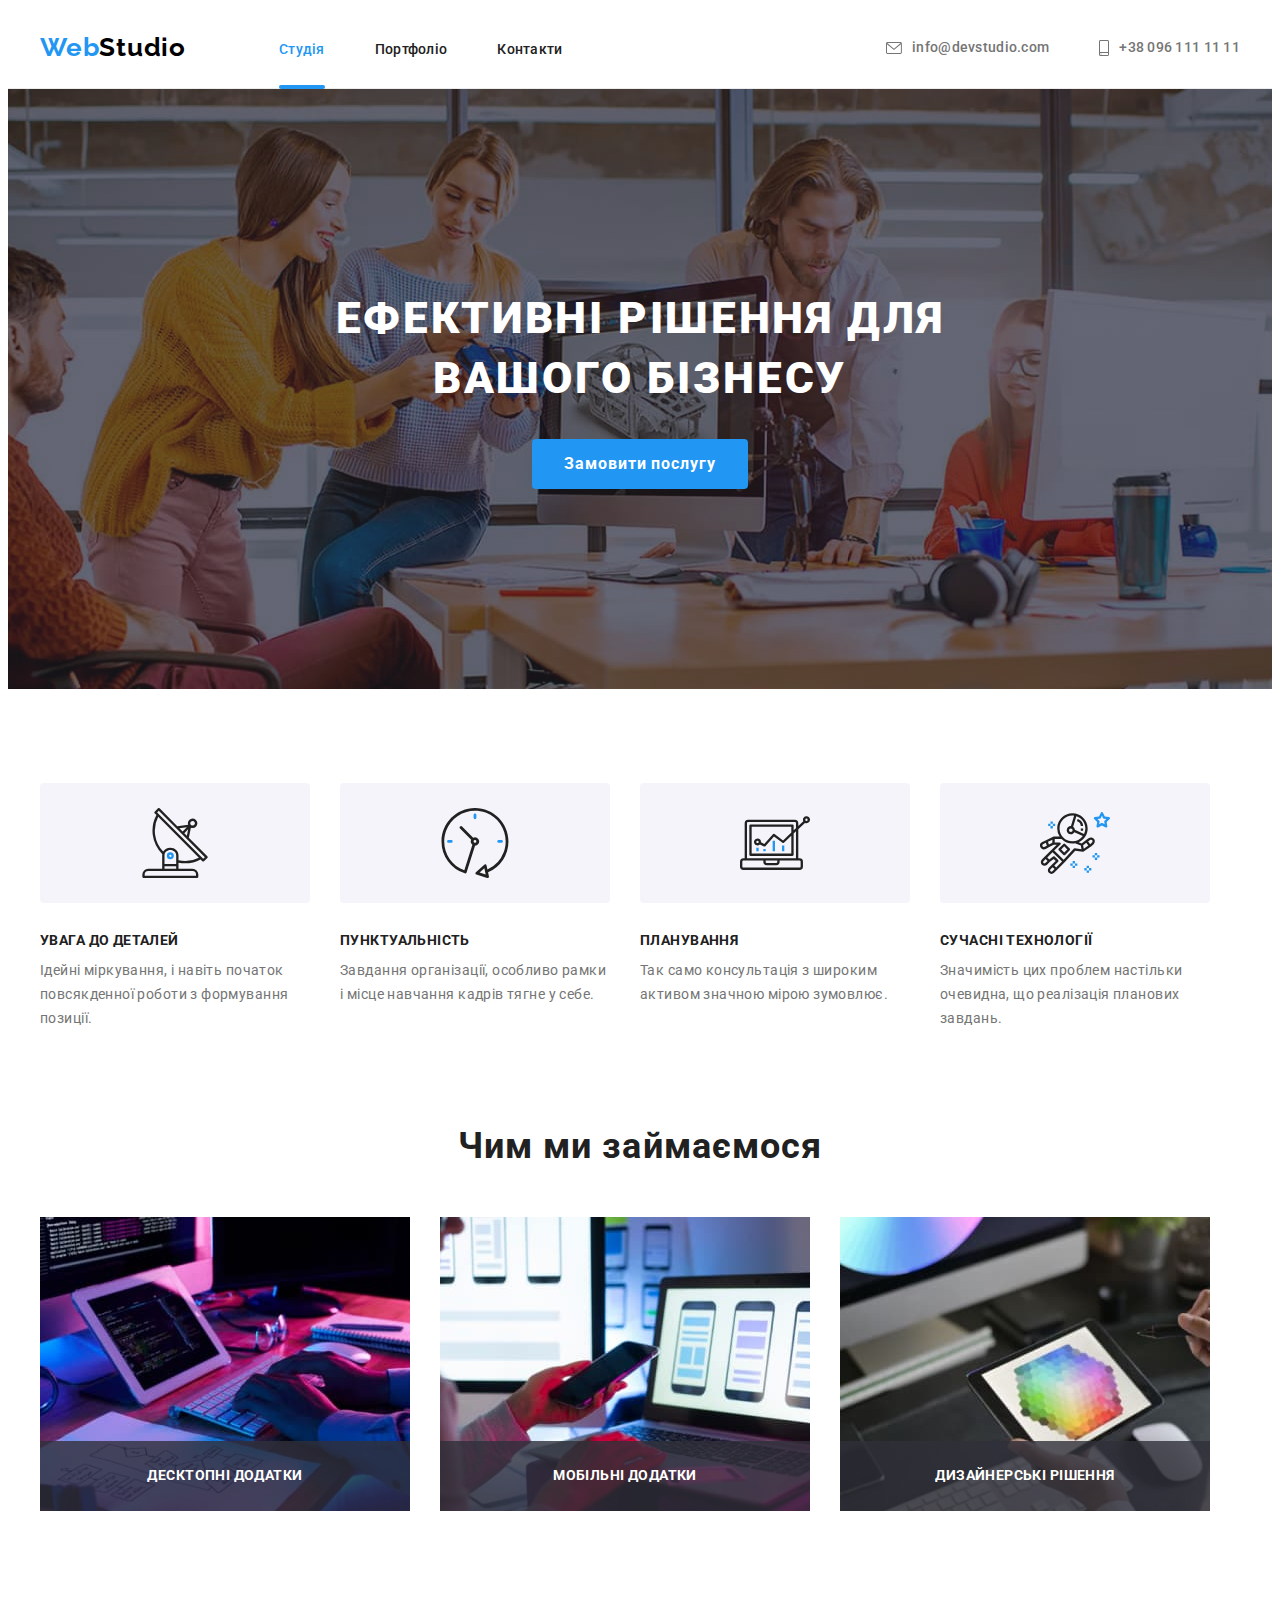
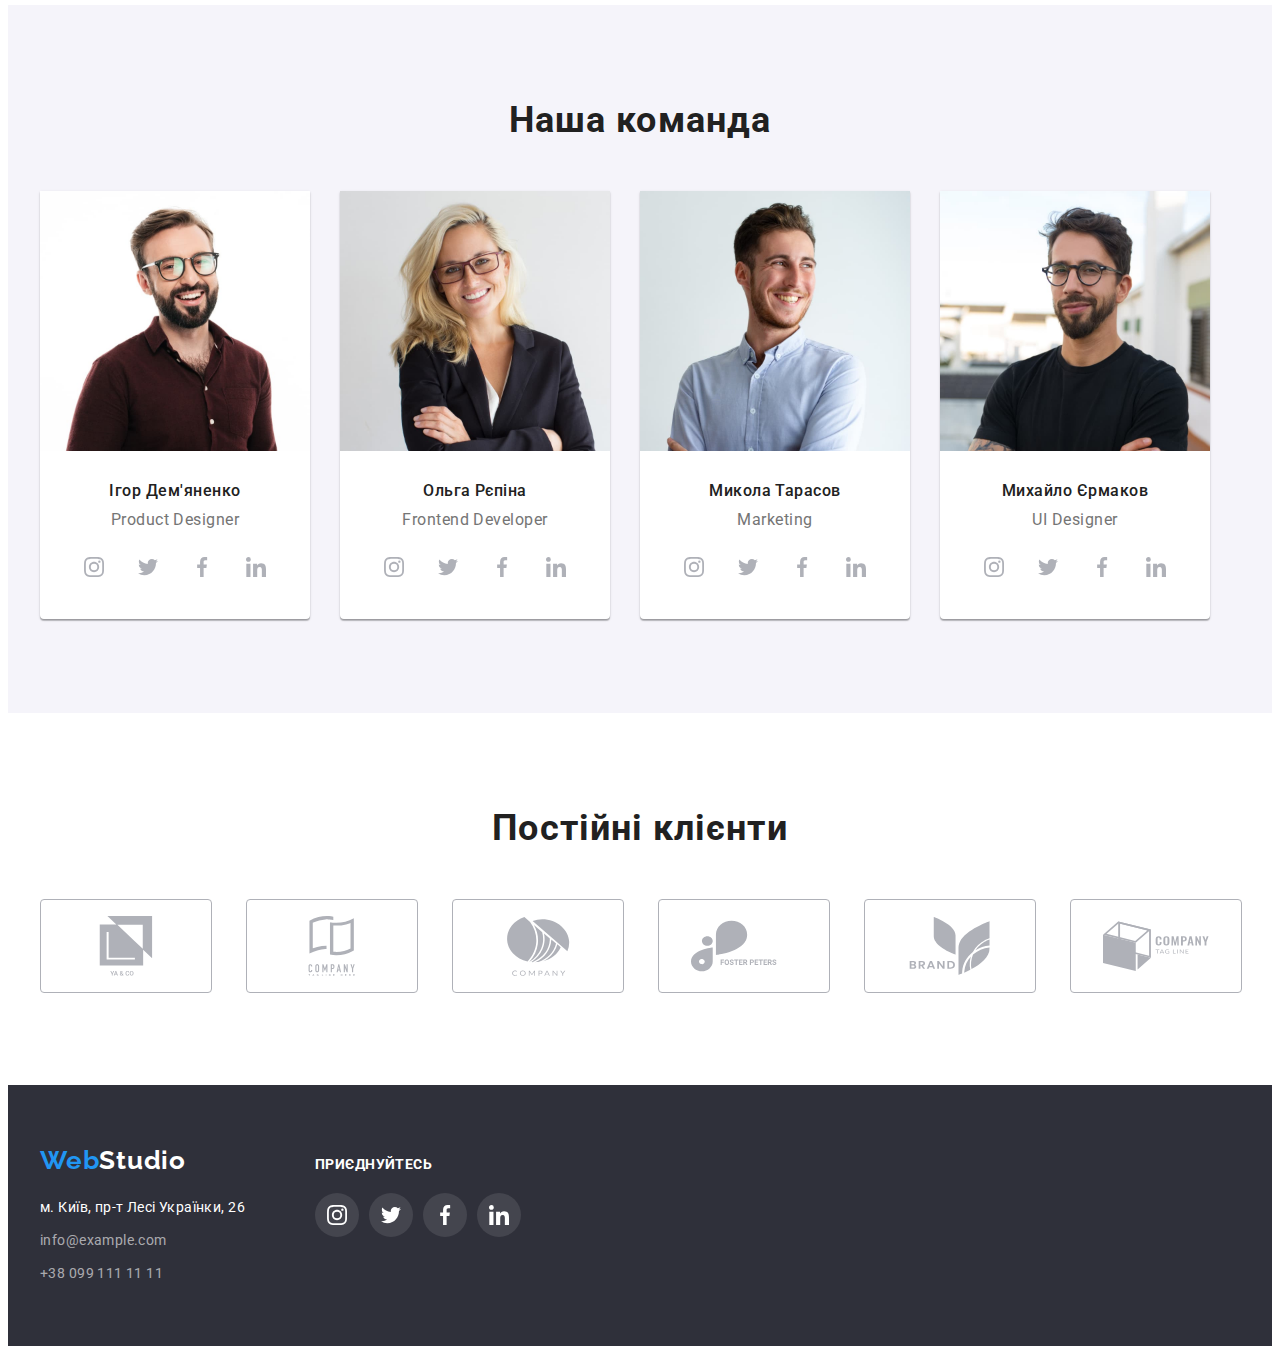
==== index.html @ bf966de0 "Додавання файлів попереднього Д/з" ====
<!DOCTYPE html>
<html lang="uk">
  <head>
    <meta charset="UTF-8" />
    <meta http-equiv="X-UA-Compatible" content="IE=edge" />
    <meta name="viewport" content="width=device-width, initial-scale=1.0" />
    <title>Студія</title>
    <link rel="preconnect" href="https://fonts.googleapis.com">
    <link rel="preconnect" href="https://fonts.gstatic.com" crossorigin>
    <link href="https://fonts.googleapis.com/css2?family=Raleway:wght@700&family=Roboto:wght@400;500;700;900&display=swap" rel="stylesheet">
    <link rel="stylesheet" href="https://cdnjs.cloudflare.com/ajax/libs/modern-normalize/1.1.0/modern-normalize.min.css"
      integrity="sha512-wpPYUAdjBVSE4KJnH1VR1HeZfpl1ub8YT/NKx4PuQ5NmX2tKuGu6U/JRp5y+Y8XG2tV+wKQpNHVUX03MfMFn9Q=="
      crossorigin="anonymous" referrerpolicy="no-referrer" />
    <link rel="stylesheet" href="./css/styles.css" />
  </head>
  <body>
    <!--Шапка сторінки-->
    <header class="main-header">
      <div class="container main-header-container">
        <nav class="navigation">
          <a class="link logo-link" href="" lang="en">Web<span class="logo-header">Studio</span></a>
          <ul class="list menu">
            <li class="menu-item"><a class="link menu-link current" href="./index.html" target="_self"
                rel="noreferrer noopener">Студія</a></li>
            <li class="menu-item"><a class="link menu-link" href="./portfolio.html" target="_self"
                rel="noreferrer noopener">Портфоліо</a></li>
            <li class="menu-item"><a class="link menu-link" href="">Контакти</a></li>
          </ul>
        </nav>
        <ul class="list contact">
          <li class="contact-item">
            <a class="link contact-link" href="mailto:info@devstudio.com">
              <svg class="contact-link-icon" width="16" height="12">
                <use href="./images/icons.svg#icon-envelope"></use>
              </svg>
            info@devstudio.com
          </a>
          </li>
          <li class="contact-item">
            <a class="link contact-link" href="tel:+380961111111">
              <svg class="contact-link-icon" width="10" height="16">
                <use href="./images/icons.svg#icon-smartphone"></use>
              </svg>
              +38 096 111 11 11
            </a>
          </li>
        </ul>
      </div>
    </header>
    <!--Унікальний контент сторінки-->
    <main class="main-page">
      <section class="hero section">
        <div class="container">
        <h1 class="hero-title">Ефективні рішення для <br/> вашого бізнесу</h1>
        <button class="hero-btn" type="button" data-modal-open>Замовити послугу</button>
        </div>
      </section>
      <section class="box-principle section">
        <div class="container">
        <h2 class="visually-hidden">Наші принципи</h2>
        <ul class="list box-principle-list">
          <li class="box-principle-item">
            <div class="box-principle-icon">
              <svg width="70" height="70">
                <use href="./images/icons.svg#icon-antenna"></use>
              </svg>
            </div>
            <h3 class="box-principle-title">Увага до деталей</h3>
            <p class="box-principle-text">Ідейні міркування, і навіть початок повсякденної роботи з формування позиції.</p>
          </li>
          <li class="box-principle-item">
            <div class="box-principle-icon">
              <svg width="70" height="70">
                <use href="./images/icons.svg#icon-clock"></use>
              </svg>
            </div>
            <h3 class="box-principle-title">Пунктуальність</h3>
            <p class="box-principle-text">
              Завдання організації, особливо рамки і місце навчання кадрів тягне у себе.
            </p>
          </li>
          <li class="box-principle-item">
            <div class="box-principle-icon">
              <svg width="70" height="70">
                <use href="./images/icons.svg#icon-diagram"></use>
              </svg>
            </div>
            <h3 class="box-principle-title">Планування</h3>
            <p class="box-principle-text">
              Так само консультація з широким активом значною мірою зумовлює.
            </p>
          </li>
          <li class="box-principle-item">
            <div class="box-principle-icon">
              <svg width="70" height="70">
                <use href="./images/icons.svg#icon-astronaut"></use>
              </svg>
            </div>
            <h3 class="box-principle-title">Сучасні технології</h3>
            <p class="box-principle-text">Значимість цих проблем настільки очевидна, що реалізація планових завдань.</p>
          </li>
        </ul>
        </div>
      </section>
      <section class="box-work section">
        <div class="container">
        <h2 class="box-work-title">Чим ми займаємося</h2>
        <ul class="list box-work-list">
          <li class="box-work-item">
            <div class="box-work-container">
              <img class="box-work-image" src="./images/img-1.jpg" alt="Комп'ютер" width="370" height="294" />
              <p class="box-work-text">Десктопні додатки</p>
            </div>
          </li>
          <li class="box-work-item">
            <div class="box-work-container">
              <img class="box-work-image" src="./images/img-2.jpg" alt="Смартфон" width="370" height="294" />
              <p class="box-work-text">Мобільні додатки</p>
            </div>
          </li>
          <li class="box-work-item">
            <div class="box-work-container">
              <img class="box-work-image" src="./images/img-3.jpg" alt="Планшет" width="370" height="294" />
              <p class="box-work-text">Дизайнерські рішення</p>
            </div>
          </li>
        </ul>
        </div>
      </section>
      <section class="box-team section">
        <div class="container">
        <h2 class="box-team-title">Наша команда</h2>
        <ul class="list box-team-list">
          <li class="box-team-item">
            <img class="box-team-image" src="./images/img-4.jpg" alt="Фото Ігора" width="270" height="260" />
            <div class="box-team-container">
            <h3 class="box-team-name">Ігор Дем'яненко</h3>
            <p class="box-team-text" lang="en">Product Designer</p>
            <ul class="social-network-list">
              <li class="social-network-item">
                <a class="social-network-link" href="/">
                  <svg width="20" height="20">
                    <use href="./images/icons.svg#icon-instagram"></use>
                  </svg>
                </a>
              </li>
              <li class="social-network-item">
                <a class="social-network-link" href="/">
                  <svg width="20" height="20">
                    <use href="./images/icons.svg#icon-twitter"></use>
                  </svg>
                </a>
              </li>
              <li class="social-network-item">
                <a class="social-network-link" href="/">
                  <svg width="20" height="20">
                    <use href="./images/icons.svg#icon-facebook"></use>
                  </svg>
                </a>
              </li>
              <li class="social-network-item">
                <a class="social-network-link" href="/">
                  <svg width="20" height="20">
                    <use href="./images/icons.svg#icon-linkedin"></use>
                  </svg>
                </a>
              </li>
            </ul>
            </div>
          </li>
          <li class="box-team-item">
            <img class="box-team-image" src="./images/img-5.jpg" alt="Фото Ольги" width="270" height="260" />
            <div class="box-team-container">
            <h3 class="box-team-name">Ольга Рєпіна</h3>
            <p class="box-team-text" lang="en">Frontend Developer</p>
            <ul class="social-network-list">
              <li class="social-network-item">
                <a class="social-network-link" href="/">
                  <svg width="20" height="20">
                    <use href="./images/icons.svg#icon-instagram"></use>
                  </svg>
                </a>
              </li>
              <li class="social-network-item">
                <a class="social-network-link" href="/">
                  <svg width="20" height="20">
                    <use href="./images/icons.svg#icon-twitter"></use>
                  </svg>
                </a>
              </li>
              <li class="social-network-item">
                <a class="social-network-link" href="/">
                  <svg width="20" height="20">
                    <use href="./images/icons.svg#icon-facebook"></use>
                  </svg>
                </a>
              </li>
              <li class="social-network-item">
                <a class="social-network-link" href="/">
                  <svg width="20" height="20">
                    <use href="./images/icons.svg#icon-linkedin"></use>
                  </svg>
                </a>
              </li>
            </ul>
            </div>
          </li>
          <li class="box-team-item">
            <img class="box-team-image" src="./images/img-6.jpg" alt="Фото Миколи" width="270" height="260" />
            <div class="box-team-container">
            <h3 class="box-team-name">Микола Тарасов</h3>
            <p class="box-team-text" lang="en">Marketing</p>
            <ul class="social-network-list">
              <li class="social-network-item">
                <a class="social-network-link" href="/">
                  <svg width="20" height="20">
                    <use href="./images/icons.svg#icon-instagram"></use>
                  </svg>
                </a>
              </li>
              <li class="social-network-item">
                <a class="social-network-link" href="/">
                  <svg width="20" height="20">
                    <use href="./images/icons.svg#icon-twitter"></use>
                  </svg>
                </a>
              </li>
              <li class="social-network-item">
                <a class="social-network-link" href="/">
                  <svg width="20" height="20">
                    <use href="./images/icons.svg#icon-facebook"></use>
                  </svg>
                </a>
              </li>
              <li class="social-network-item">
                <a class="social-network-link" href="/">
                  <svg width="20" height="20">
                    <use href="./images/icons.svg#icon-linkedin"></use>
                  </svg>
                </a>
              </li>
            </ul>
            </div>
          </li>
          <li class="box-team-item">
            <img class="box-team-image" src="./images/img-7.jpg" alt="Фото Михайла" width="270" height="260" />
            <div class="box-team-container">
            <h3 class="box-team-name">Михайло Єрмаков</h3>
            <p class="box-team-text" lang="en">UI Designer</p>
            <ul class="social-network-list">
              <li class="social-network-item">
                <a class="social-network-link" href="/">
                  <svg width="20" height="20">
                    <use href="./images/icons.svg#icon-instagram"></use>
                  </svg>
                </a>
              </li>
              <li class="social-network-item">
                <a class="social-network-link" href="/">
                  <svg width="20" height="20">
                    <use href="./images/icons.svg#icon-twitter"></use>
                  </svg>
                </a>
              </li>
              <li class="social-network-item">
                <a class="social-network-link" href="/">
                  <svg width="20" height="20">
                    <use href="./images/icons.svg#icon-facebook"></use>
                  </svg>
                </a>
              </li>
              <li class="social-network-item">
                <a class="social-network-link" href="/">
                  <svg width="20" height="20">
                    <use href="./images/icons.svg#icon-linkedin"></use>
                  </svg>
                </a>
              </li>
            </ul>
            </div>
          </li>
        </ul>
        </div>
      </section>
      <section class="section">
        <div class="container">
          <h2 class="clients">Постійні клієнти</h2>
          <ul class="clients-list">
            <li class="clients-item">
              <a class="clients-link" href="">
                <svg class="clients-icon" width="106" height="60">
                  <use href="./images/icons.svg#icon-company-1"></use>
                </svg>
              </a>
            </li>
            <li class="clients-item">
              <a class="clients-link" href="">
                <svg class="clients-icon" width="106" height="60">
                  <use href="./images/icons.svg#icon-company-2"></use>
                </svg>
              </a>
            </li>
            <li class="clients-item">
              <a class="clients-link" href="">
                <svg class="clients-icon" width="106" height="60">
                  <use href="./images/icons.svg#icon-company-3"></use>
                </svg>
              </a>
            </li>
            <li class="clients-item">
              <a class="clients-link" href="">
                <svg class="clients-icon" width="106" height="60">
                  <use href="./images/icons.svg#icon-company-4"></use>
                </svg>
              </a>
            </li>
            <li class="clients-item">
              <a class="clients-link" href="">
                <svg class="clients-icon" width="106" height="60">
                  <use href="./images/icons.svg#icon-company-5"></use>
                </svg>
              </a>
            </li>
            <li class="clients-item">
              <a class="clients-link" href="">
                <svg class="clients-icon" width="106" height="60">
                  <use href="./images/icons.svg#icon-company-6"></use>
                </svg>
              </a>
            </li>
          </ul>
        </div>
      </section>
    </main>
    <!--Підвал сторінки-->
    <footer class="main-footer">
      <div class="container nav-footer">
      <div class="nav-footer-container">
        <a class="link logo-link logo-link-footer" href="" lang="en">Web<span class="logo-footer">Studio</span></a>
        <address class="contact-footer">
          <ul class="list contact-footer-list">
            <li class="contact-footer-item">
              <a class="link contact-footer-map" href="https://goo.gl/maps/VhvaKsg6vNZzqWM96" target="_blank"
                rel="noreferrer noopener">
                м. Київ, пр-т Лесі Українки, 26
              </a>
            </li>
            <li class="contact-footer-item"><a class="link contact-footer-link"
                href="mailto:info@example.com">info@example.com</a></li>
            <li class="contact-footer-item"><a class="link contact-footer-link" href="tel:+380991111111">+38 099 111 11 11</a>
            </li>
          </ul>
        </address>
      </div>
      <div class="join-footer">
        <p class="join-footer-text">Приєднуйтесь</p>
        <ul class="social-network-list">
          <li class="social-network-item">
            <a class="social-network-link social-network-link-footer" href="/">
              <svg class="join-footer-icon" width="20" height="20">
                <use href="./images/icons.svg#icon-instagram"></use>
              </svg>
            </a>
          </li>
          <li class="social-network-item">
            <a class="social-network-link social-network-link-footer" href="/">
              <svg class="join-footer-icon" width="20" height="20">
                <use href="./images/icons.svg#icon-twitter"></use>
              </svg>
            </a>
          </li>
          <li class="social-network-item">
            <a class="social-network-link social-network-link-footer" href="/">
              <svg class="join-footer-icon" width="20" height="20">
                <use href="./images/icons.svg#icon-facebook"></use>
              </svg>
            </a>
          </li>
          <li class="social-network-item">
            <a class="social-network-link social-network-link-footer" href="/">
              <svg class="join-footer-icon" width="20" height="20">
                <use href="./images/icons.svg#icon-linkedin"></use>
              </svg>
            </a>
          </li>
        </ul>
      </div>
      </div>
    </footer>
    <div class="backdrop is-hidden" data-modal>
      <div class="modal">
        <button class="modal-close-button" type="button" data-modal-close>
          <svg width="11" height="11">
            <use href="./images/icons.svg#icon-close"></use>
          </svg>
        </button>
      </div>
    </div>
    <script src="./js/modal.js"></script>
  </body>
</html>
---- css/styles.css ----
:root {
    --accent-color: #2196F3;
    --primary-color: #212121;
    --secondary-color: #757575;
    --tertiary-color: #FFFFFF;
}

body {
    font-family: 'Roboto', sans-serif;
    color: var(--primary-color);
}

h1,
h2,
h3,
p {
    margin: 0;
}

ul {
    margin: 0;
    padding: 0;
    list-style: none;
}

img {
    display: block;
    max-width: 100%;
    height: auto;
}

address {
    font-style: normal;
    font-weight: 400;
}

.visually-hidden {
    position: absolute;
    white-space: nowrap;
    width: 1px;
    height: 1px;
    overflow: hidden;
    border: 0;
    padding: 0;
    clip: rect(0 0 0 0);
    clip-path: inset(50%);
    margin: -1px;
}

.container {
    width: 1200px;
    margin: 0 auto;
    padding: 0 15px;
}

.section {
    padding-top: 94px;
    padding-bottom: 94px;
}

.list {
    list-style: none;
}

.link {
    text-decoration: none;
}

.link:hover,
.link:focus {
    color: var(--accent-color);
}

.hero-btn:hover,
.hero-btn:focus,
.filter-btn:hover,
.filter-btn:focus {
    color: var(--tertiary-color);
    background-color: var(--accent-color);
}

.filter-btn:hover,
.filter-btn:focus {
    box-shadow: 0px 3px 1px rgba(0, 0, 0, 0.1), 0px 1px 2px rgba(0, 0, 0, 0.08), 0px 2px 2px rgba(0, 0, 0, 0.12);
}

.hero-btn,
.filter-btn {
    cursor: pointer;
}

.hero-btn {
    display: inline-block;
    align-items: center;
   
    min-width: 200px;
    padding: 10px 32px;
    
    border: transparent;
    border-radius: 4px;
    
    font-family: inherit;
    font-weight: 700;
    font-size: 16px;
    line-height: 1.88;
    letter-spacing: 0.06em;
    text-align: center;
    
    color: var(--tertiary-color);
    background-color: var(--accent-color);
    
    transition: background-color 250ms cubic-bezier(0.4, 0, 0.2, 1);
}

.filter-btn {
    display: inline-block;
    
    padding: 6px 22px;
    
    border-color: transparent;
    border-radius: 4px;
    
    font-family: inherit;
    font-weight: 500;
    font-size: 16px;
    line-height: 1.62;
    letter-spacing: 0.03em;
    text-align: center;
    
    color: var(--primary-color);
    background-color: #F5F4FA;
    
    transition: color 250ms cubic-bezier(0.4, 0, 0.2, 1), background-color 250ms cubic-bezier(0.4, 0, 0.2, 1), box-shadow 250ms cubic-bezier(0.4, 0, 0.2, 1);
}

.item-btn:not(:last-child) {
    margin-right: 8px;
}

.list-btn {
    display: flex;
    justify-content: center;
    
    margin-bottom: 50px;
}

.logo-link {
    margin-right: 93px;
    padding-top: 24px;
    padding-bottom: 25px;
    
    font-family: 'Raleway', sans-serif;
    font-weight: 700;
    font-size: 26px;
    line-height: 1.19;
    letter-spacing: 0.03em;
    
    color: var(--accent-color);
}

.logo-header {
    color: #000000;
}

.menu-link,
.contact-link {
    font-weight: 500;
    font-size: 14px;
    line-height: 1.14;
    letter-spacing: 0.02em;
}

.menu-link {
    position: relative;
    
    padding-top: 32px;
    padding-bottom: 32px;
    
    color: var(--primary-color);
    
    transition: color 250ms cubic-bezier(0.4, 0, 0.2, 1);
}

.menu-link:hover,
.menu-link:focus {
    color: var(--accent-color);
}

.menu-link::after {
    content: "";

    display: block;
    position: absolute;
    
    width: 100%;
    height: 4px;
    
    left: 0;
    bottom: 0;
    
    background-color: var(--accent-color);
    
    border-radius: 2px;
    
    transform: scale(0);
    transition: transform 250ms cubic-bezier(0.4, 0, 0.2, 1);

}

.menu-link:hover::after,
.menu-link:focus::after {
    transform: scale(1);
}

.menu-link.current {
    color: var(--accent-color);
}

.menu-link.current::after {
    transform: scale(1);
}

.contact {
    display: flex;
    align-items: center;
    
    padding-top: 32px;
    padding-bottom: 32px;
}

.contact-item:not(:last-child) {
    margin-right: 50px;
    margin-left: auto;
}

.contact-link {
    display: flex;
    align-items: center;
    
    color: var(--secondary-color);
    
    transition: color 250ms cubic-bezier(0.4, 0, 0.2, 1);
}

.contact-link:hover,
.contact-link:focus {
    color: var(--accent-color);
}

.contact-link-icon {
    margin-right: 10px;
    
    fill: currentColor;
}

.main-header {
    border-bottom: 1px solid #ECECEC;
}

.main-header-container {
    display: flex;
    align-items: center;
    justify-content: space-between;
}

.navigation {
    display: flex;
    align-items: center;
}

.menu {
    display: flex;
    align-items: center;
}

.menu-item:not(:last-child) {
    margin-right: 50px;
}

.hero {
    max-width: 1600px;
    padding: 200px 0;
    margin-left: auto;
    margin-right: auto;
    
    text-align: center;

    background-image: linear-gradient(rgba(47, 48, 58, 0.4), rgba(47, 48, 58, 0.4)), url("../images/hero-img.jpg");
    background-repeat: no-repeat;
    background-size: cover;
    background-position: center;
    background-color: #C4C4C4;
}

.hero-title {
    width: 696px;
    margin-left: auto;
    margin-right: auto;
    margin-bottom: 30px;
    
    font-weight: 900;
    font-size: 44px;
    line-height: 1.36;
    letter-spacing: 0.06em;
    text-transform: uppercase;
    text-align: center;
    
    color: var(--tertiary-color);
}

.box-principle-title {
    font-weight: 700;
    font-size: 14px;
    line-height: 1.14;
    letter-spacing: 0.03em;
    text-transform: uppercase;

    color: var(--primary-color);
}

.box-principle-list {
    display: flex;
}

.box-principle-item {
    width: 270px;
}

.box-principle-item:not(:last-child) {
    margin-right: 30px;
}

.box-principle-icon {
    display: flex;
    justify-content: center;
    align-items: center;

    width: 270px;
    height: 120px;
    margin-bottom: 30px;
    
    border-radius: 4px;

    background-color: #F5F4FA;
}

.box-principle-title {
    margin-bottom: 10px;
}

.box-principle-text {
    font-size: 14px;
    line-height: 1.71;
    letter-spacing: 0.03em;

    color: var(--secondary-color);
}

.box-work {
    padding-top: 0;
}

.box-work-title,
.box-team-title,
.clients {
    margin-bottom: 50px;

    font-weight: 700;
    font-size: 36px;
    line-height: 1.17;
    text-align: center;
    letter-spacing: 0.03em;

    color: var(--primary-color);
}

.box-work-list {
    display: flex;
}

.box-work-item:not(:last-child) {
    margin-right: 30px;
}

.box-work-container {
    position: relative;
}

.box-work-text {
    display: flex;
    justify-content: center;
    align-items: center;
    position: absolute;

    width: 100%;
    height: 70px;
    left: 0;
    bottom: 0;

    font-weight: 700;
    font-size: 14px;
    line-height: 1.14;
    text-align: center;
    letter-spacing: 0.03em;
    text-transform: uppercase;

    color: var(--tertiary-color);
    background-color: rgba(47, 48, 58, 0.8);
}


.box-team {
    background-color: #F5F4FA;
}

.box-team-list {
    display: flex;
}

.box-team-item {
    box-shadow: 0px 1px 3px rgba(0, 0, 0, 0.12), 0px 1px 1px rgba(0, 0, 0, 0.14), 0px 2px 1px rgba(0, 0, 0, 0.2);
    
    border-radius: 0px 0px 4px 4px;

    background-color: var(--tertiary-color);
}

.box-team-item:not(:last-child) {
    margin-right: 30px;
}

.box-team-container {
    padding-top: 30px;
    padding-bottom: 30px;
}

.box-team-name {
    margin-bottom: 10px;

    font-weight: 500;
    font-size: 16px;
    line-height: 1.19;
    text-align: center;
    letter-spacing: 0.03em;

    color: var(--primary-color);
}

.box-team-text {
    margin-bottom: 16px;

    font-size: 16px;
    line-height: 1.19;
    text-align: center;
    letter-spacing: 0.03em;

    color: var(--secondary-color);
}

.social-network-list {
    display: flex;
    justify-content: center;
    align-items: center;
}

.social-network-item:not(:last-child) {
    margin-right: 10px;
}

.social-network-link {
    fill: #AFB1B8;
}

.social-network-link-footer {
    background-color: rgba(255, 255, 255, 0.1);
}

.social-network-link:hover,
.social-network-link:focus {
    fill: var(--tertiary-color);
    background-color: var(--accent-color);
}

.social-network-link {
    display: flex;
    justify-content: center;
    align-items: center;

    width: 44px;
    height: 44px;

    border-radius: 50%;

    transition: fill 250ms cubic-bezier(0.4, 0, 0.2, 1), background-color 250ms cubic-bezier(0.4, 0, 0.2, 1);
}

.clients-list {
    display: flex;
    justify-content: space-between;
}

.clients-item {
    width: 170px;
    height: 92px;
}

.clients-item:not(:last-child) {
    margin-right: 30px;
}

.clients-link {
    display: flex;
    justify-content: center;
    align-items: center;

    width: 100%;
    height: 100%;

    border: 1px solid #AFB1B8;
    border-radius: 4px;

    color: #AFB1B8;

    transition: color 250ms cubic-bezier(0.4, 0, 0.2, 1);
}

.clients-link:hover,
.clients-link:focus {
    color: var(--accent-color);

    border: 1px solid var(--accent-color)
}

.clients-icon {
    fill: currentColor;
}

.list-portfolio {
    display: flex;
    flex-wrap: wrap;
    gap: 30px;
}

.item-portfolio {
    flex-basis: calc((100% - 60px) / 3);
}

.link-portfolio {
    display: block;

    transition: box-shadow 250ms cubic-bezier(0.4, 0, 0.2, 1);
}

.link-portfolio:hover,
.link-portfolio:focus {
    box-shadow: 0px 1px 1px rgba(0, 0, 0, 0.12), 0px 4px 4px rgba(0, 0, 0, 0.06), 1px 4px 6px rgba(0, 0, 0, 0.16);  
}

.link-portfolio:hover .overlay,
.link-portfolio:focus .overlay {
    transform: translate(0);
    opacity: 1;
}

.container-overlay {
    position: relative;
    overflow: hidden;
}

.overlay {
    position: absolute;

    width: 100%;
    height: 100%;
    left: 0;
    top: 0;

    font-size: 18px;
    padding: 63px 24px;
    line-height: 1.56;    
    letter-spacing: 0.03em;

    background-color: rgba(33, 150, 243, 0.9);
    color: var(--tertiary-color);

    transform: translateY(100%);
    opacity: 0;
    transition: transform 250ms cubic-bezier(0.4, 0, 0.2, 1), opacity 250ms cubic-bezier(0.4, 0, 0.2, 1);
}

.container-portfolio {
    padding: 20px 24px;

    border: 1px solid #EEEEEE;
    border-top: none;
}

.title-portfolio {
    margin-bottom: 4px;
    
    font-weight: 700;
    font-size: 18px;
    line-height: 2;
    letter-spacing: 0.06em;

    color: var(--primary-color);
}

.text-portfolio {
    font-size: 16px;
    line-height: 1.88;
    letter-spacing: 0.03em;

    color: var(--secondary-color);
}

.main-footer {
    padding-top: 60px;
    padding-bottom: 60px;

    background-color: #2F303A;
}

.logo-link-footer {
    margin-right: 0;
    padding: 0;
}

.contact-footer {
    margin-top: 20px;
}

.logo-footer,
.contact-footer-map {
    color: var(--tertiary-color);
}

.contact-footer-map,
.contact-footer-link {
    font-size: 14px;
    line-height: 1.71;    
    letter-spacing: 0.03em;

    transition: color 250ms cubic-bezier(0.4, 0, 0.2, 1);
}

.contact-footer-map:hover,
.contact-footer-map:focus,
.contact-footer-link:hover,
.contact-footer-link:focus {
    color: var(--accent-color);
}

.contact-footer-link {
    color: rgba(255, 255, 255, 0.6);
}

.contact-footer-item:not(:last-child) {
    margin-bottom: 9px;
}

.nav-footer {
    display: flex;
    align-items: baseline;
}

.join-footer {
    margin-left: 70px;
}

.join-footer-icon {
    fill: var(--tertiary-color);
}

.join-footer-text {
    margin-bottom: 20px;

    font-weight: 700;
    font-size: 14px;
    line-height: 1.14;
    letter-spacing: 0.03em;
    text-transform: uppercase;

    color: var(--tertiary-color)
}

.backdrop {
    position: fixed;
    z-index: 100;

    width: 100%;
    height: 100%;
    top: 0;
    left: 0;

    background-color: rgba(0, 0, 0, 0.2);

    transition: opacity 250ms cubic-bezier(0.4, 0, 0.2, 1), visibility 250ms cubic-bezier(0.4, 0, 0.2, 1);
}

.is-hidden {
    opacity: 0;
    visibility: hidden;
    pointer-events: none;
}

.is-hidden .modal {
    transform: translate(-50%, -50%) scale(0.85);
    transition: transform 250ms cubic-bezier(0.4, 0, 0.2, 1), visibility 250ms cubic-bezier(0.4, 0, 0.2, 1);
}

.modal {
    position: absolute;

    top: 50%;
    left: 50%;
    width: 528px;
    height: 581px;
    
    background-color: var(--tertiary-color);
    box-shadow: 0px 1px 3px rgba(0, 0, 0, 0.12), 0px 1px 1px rgba(0, 0, 0, 0.14), 0px 2px 1px rgba(0, 0, 0, 0.2);
    
    border-radius: 4px;

    transform: translate(-50%, -50%) scale(1);
    transition: transform 250ms cubic-bezier(0.4, 0, 0.2, 1);
}

.modal-close-button {
    display: flex;
    justify-content: center;
    align-items: center;

    position: absolute;
    
    padding: 0;
    top: 8px;
    right: 8px;
    width: 30px;
    height: 30px;

    background-color: transparent;

    border: 1px solid rgba(0, 0, 0, 0.1);
    border-radius: 50%;
    
    cursor: pointer;
}
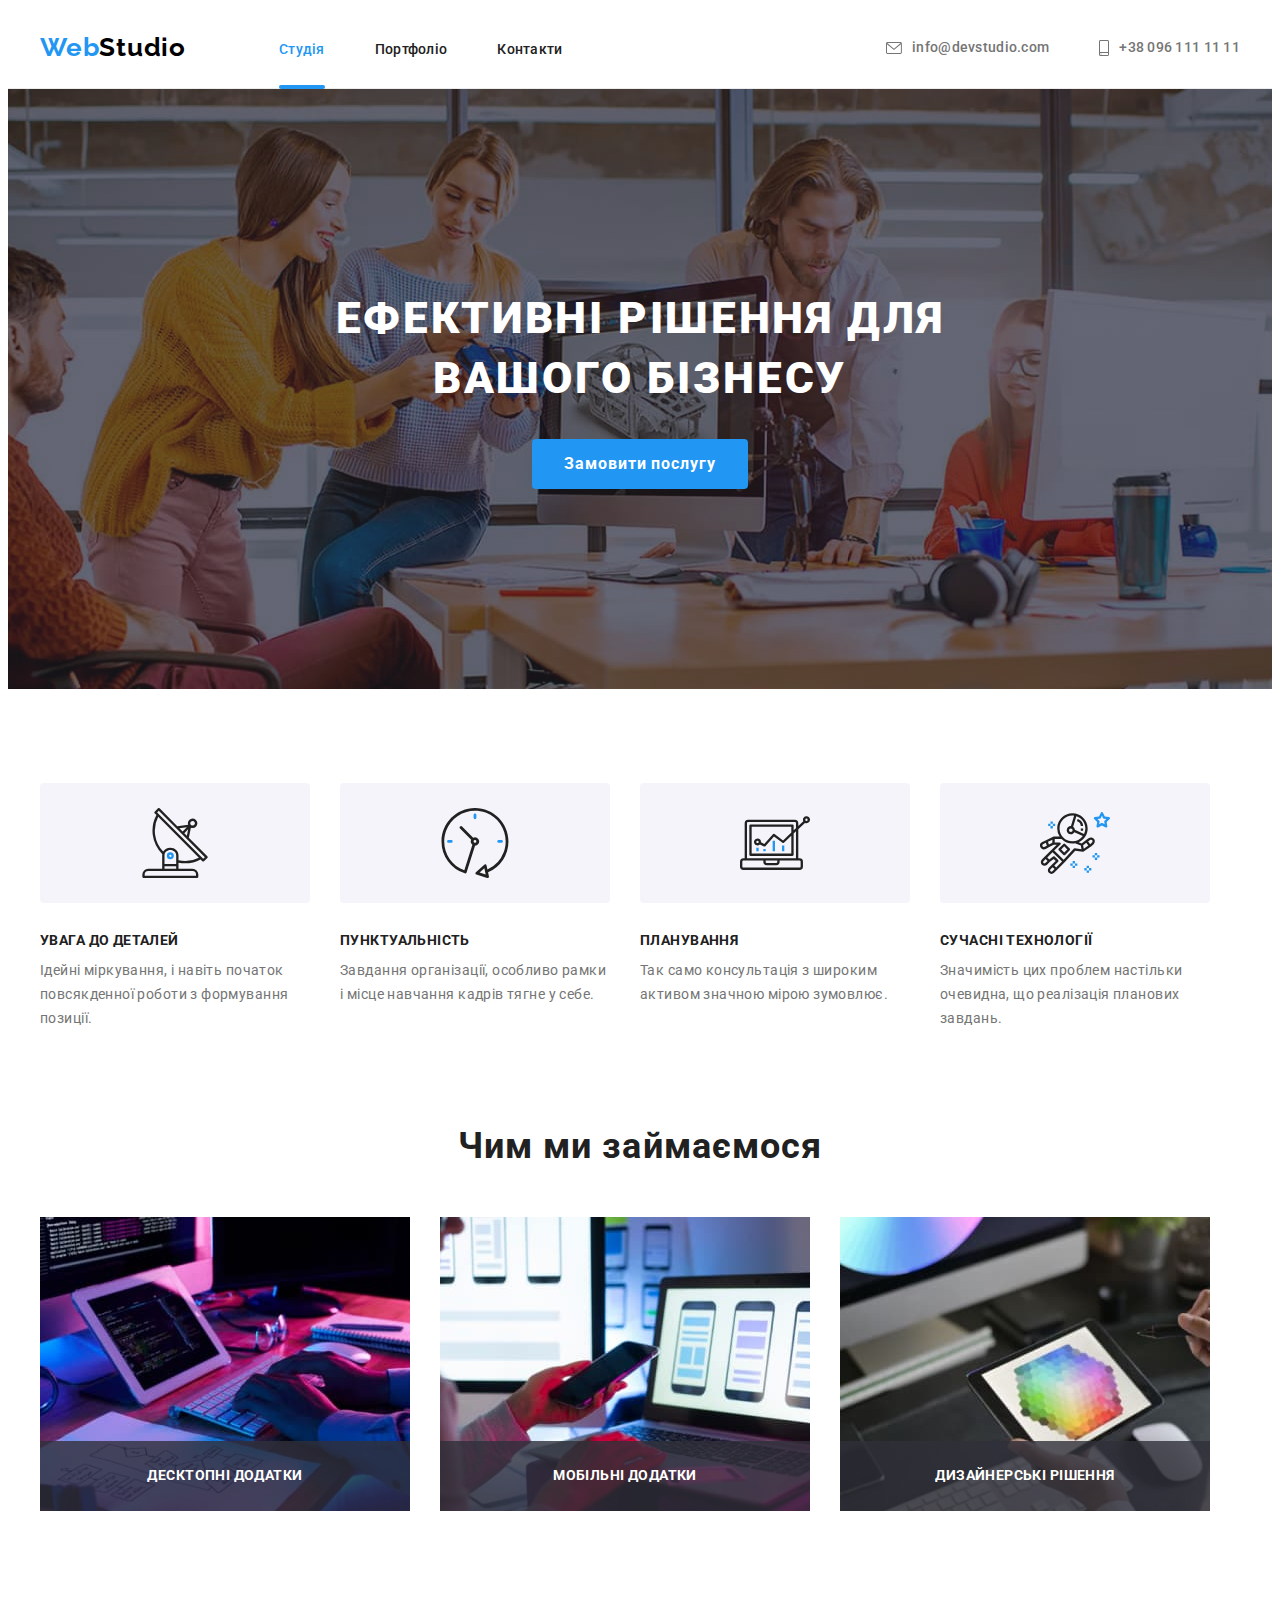
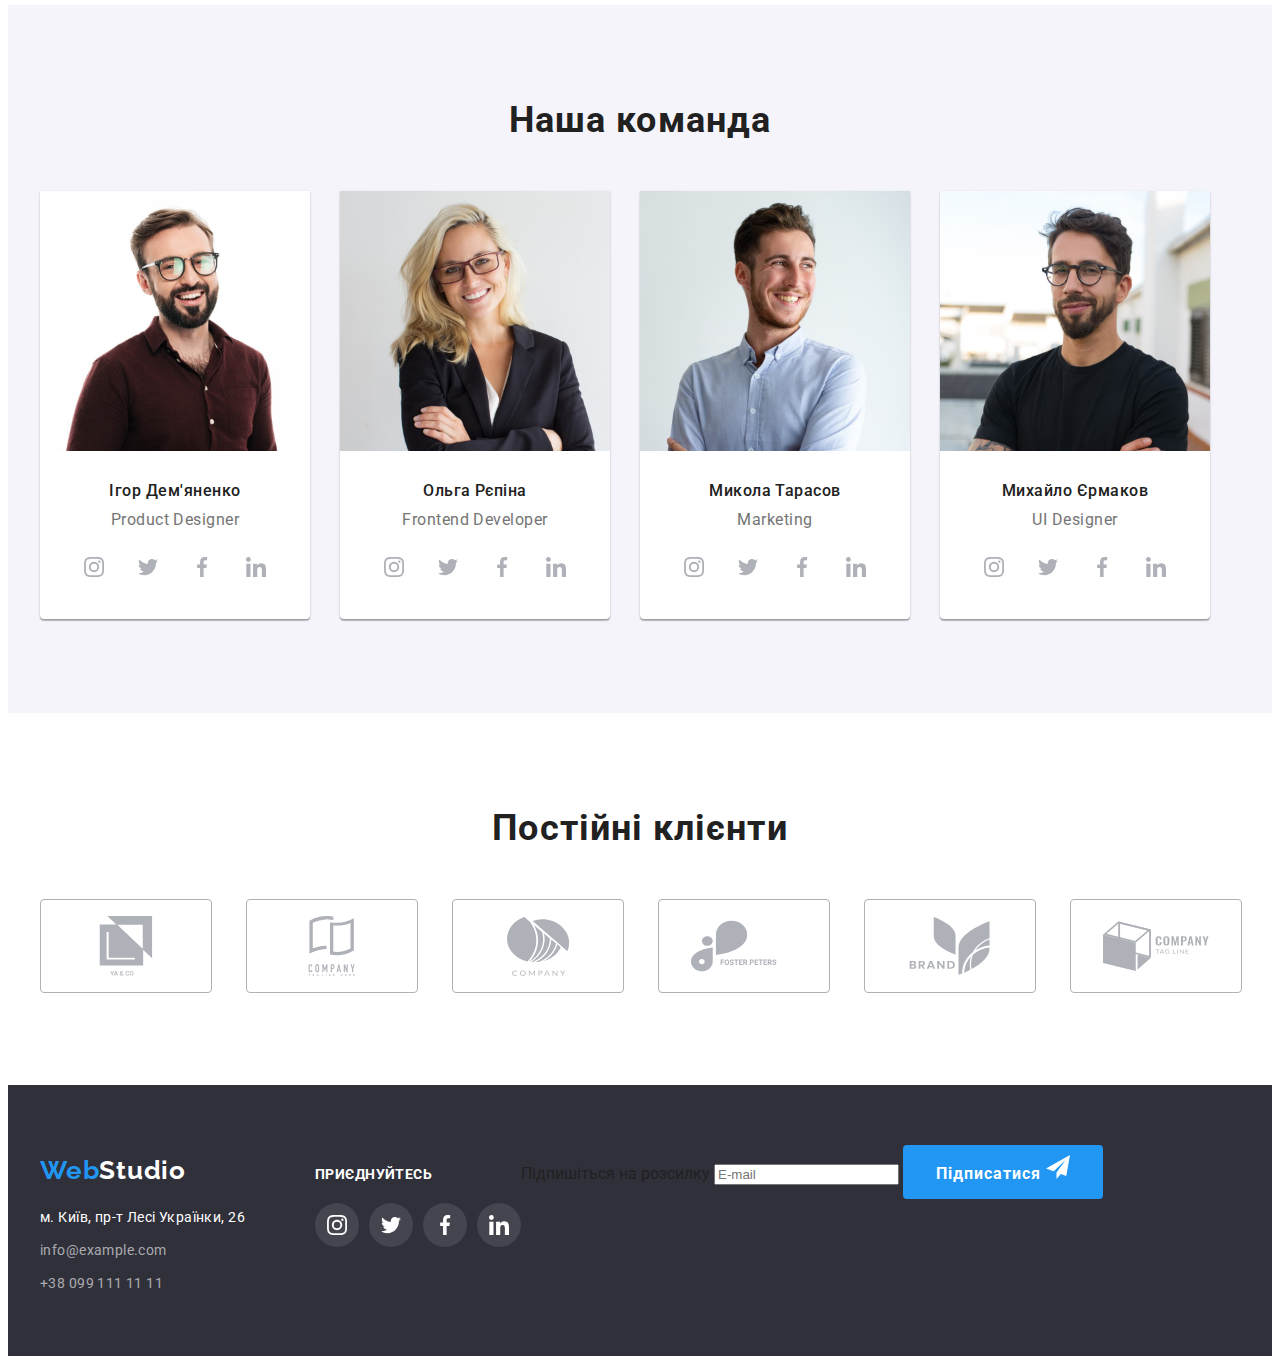
==== commit 10281fd1: "Update index.html" ====
--- a/index.html
+++ b/index.html
@@ -385,16 +385,61 @@
           </li>
         </ul>
       </div>
+      <form class="subscribe-footer">
+        <label class="subscribe-field">
+          <span class="subscribe-title">Підпишіться на розсилку</span>
+          <input type="email" class="subscribe-input" name="email" placeholder="E-mail">
+        </label>
+        <button type="submit" class="hero-btn">
+          Підписатися
+          <svg class="subscribe-icon" width="24" height="24">
+            <use href="./images/icons.svg#icon-send"></use>
+          </svg>
+        </button>
+      </form>
       </div>
     </footer>
     <div class="backdrop is-hidden" data-modal>
-      <div class="modal">
+      <form class="modal">
+        <p class="modal-title">Залиште свої дані, ми вам передзвонимо</p>
+        <label class="modal-field">
+          <input type="text" class="modal-input" name="name" placeholder=" "/>
+          <span class="modal-lable">Ім'я</span>
+          <svg class="modal-icon" width="18" height="18">
+            <use href="./images/icons.svg#icon-person"></use>
+          </svg>
+        </label>
+        <label class="modal-field">
+          <input type="tel" class="modal-input" name="phone" placeholder=" "/>
+          <span class="modal-lable">Телефон</span>
+            <svg class="modal-icon" width="18" height="18">
+              <use href="./images/icons.svg#icon-phone"></use>
+            </svg>
+        </label>
+        <label class="modal-field">
+          <input type="email" class="modal-input" name="email" placeholder=" "/>
+          <span class="modal-lable">Пошта</span>
+          <svg class="modal-icon" width="18" height="18">
+            <use href="./images/icons.svg#icon-email"></use>
+          </svg>
+        </label>
+        <label class="modal-field-textarea">
+          <textarea class="modal-textarea" name="comment" placeholder="Введіть текст"></textarea>
+          <span>Коментар</span>
+        </label>
+        <label class="modal-checkbox">
+          <input type="checkbox" class="modal-checkbox-input" name="contract" value="accept">
+          <span class="modal-checkbox-icon"></span>
+          <span class="modal-checkbox-lable">Погоджуюся з розсилкою та приймаю</span>
+          <a href="/" class="modal-checkbox-link">Умови договору</a>
+        </label>
+        <button class="hero-btn" type="submit">Відправити</button>
         <button class="modal-close-button" type="button" data-modal-close>
           <svg width="11" height="11">
             <use href="./images/icons.svg#icon-close"></use>
           </svg>
         </button>
-      </div>
+      </form>
     </div>
     <script src="./js/modal.js"></script>
   </body>
--- a/css/styles.css
+++ b/css/styles.css
@@ -726,6 +726,15 @@
     transition: transform 250ms cubic-bezier(0.4, 0, 0.2, 1);
 }
 
+.modal-title {
+    font-weight: 700;
+    font-size: 20px;
+    line-height: 1.15;
+    text-align: center;
+    letter-spacing: 0.03em;
+    color: var(--primary-color);
+}
+
 .modal-close-button {
     display: flex;
     justify-content: center;
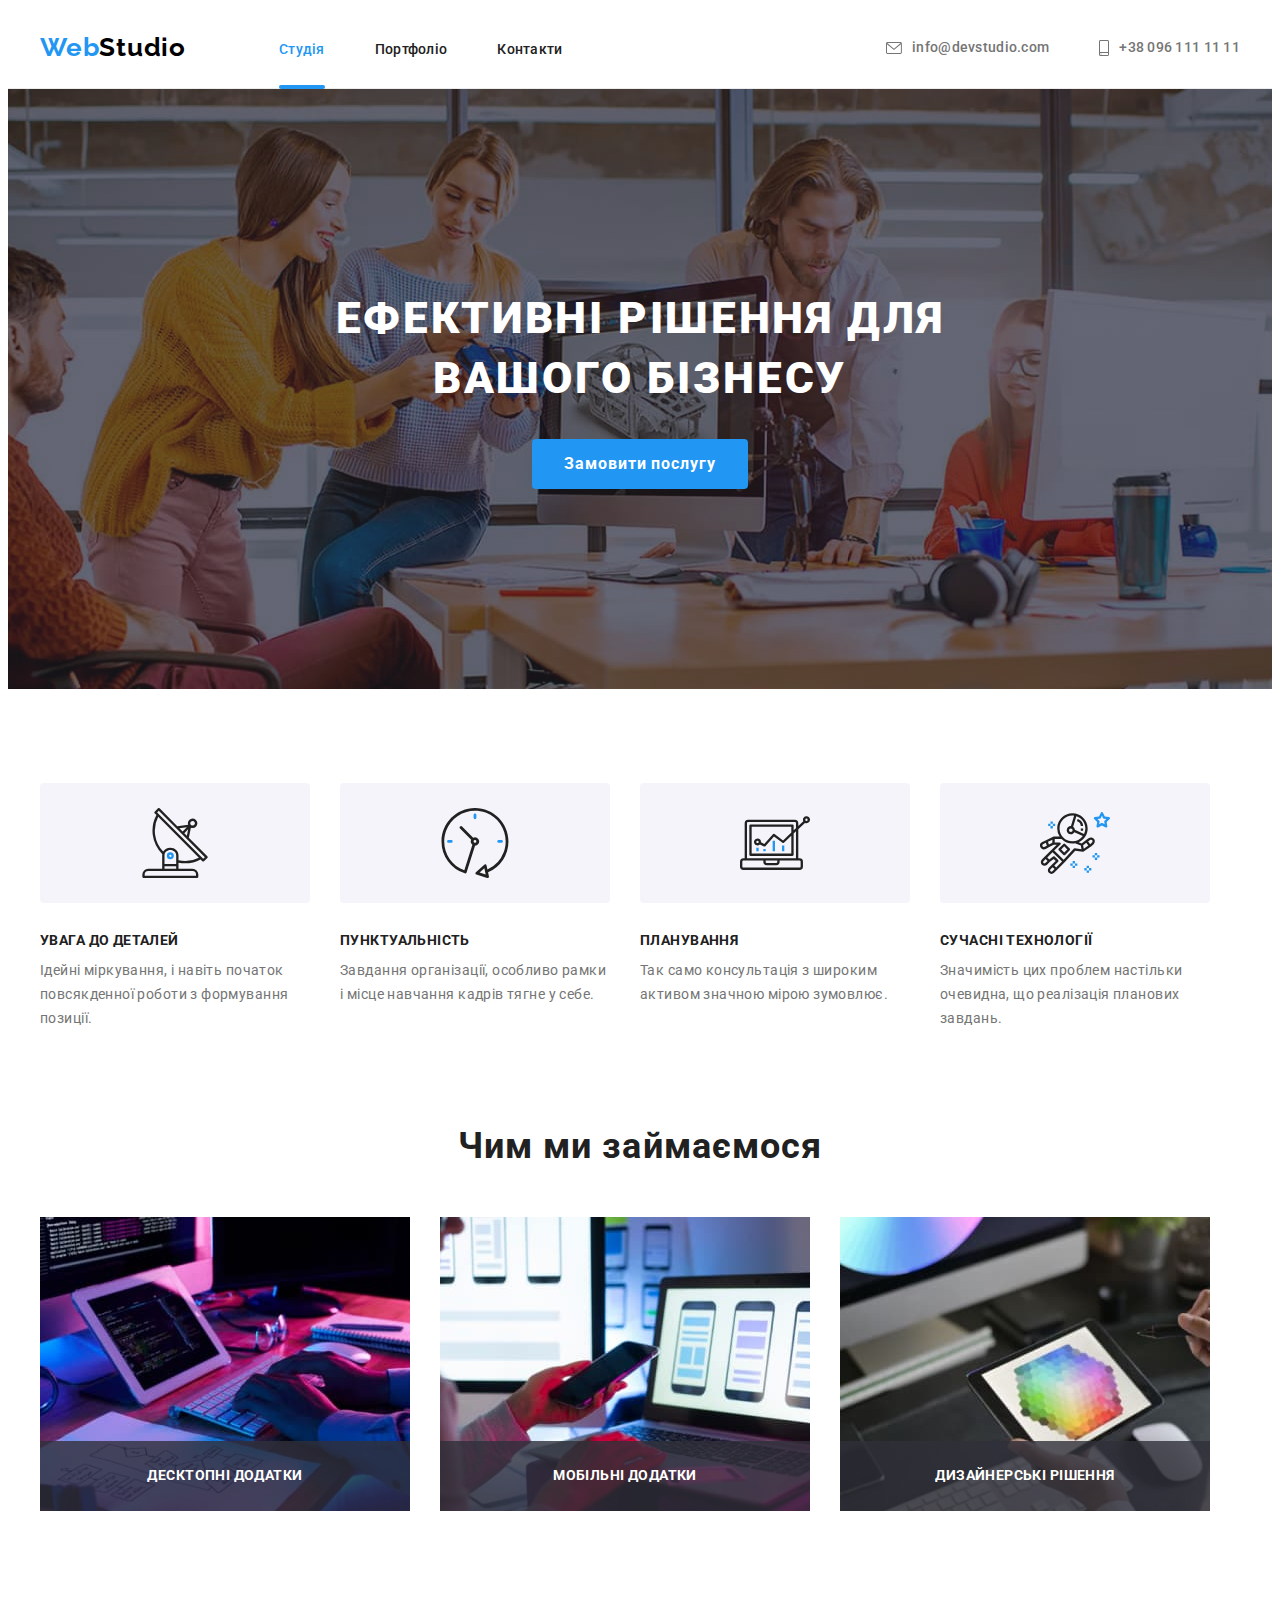
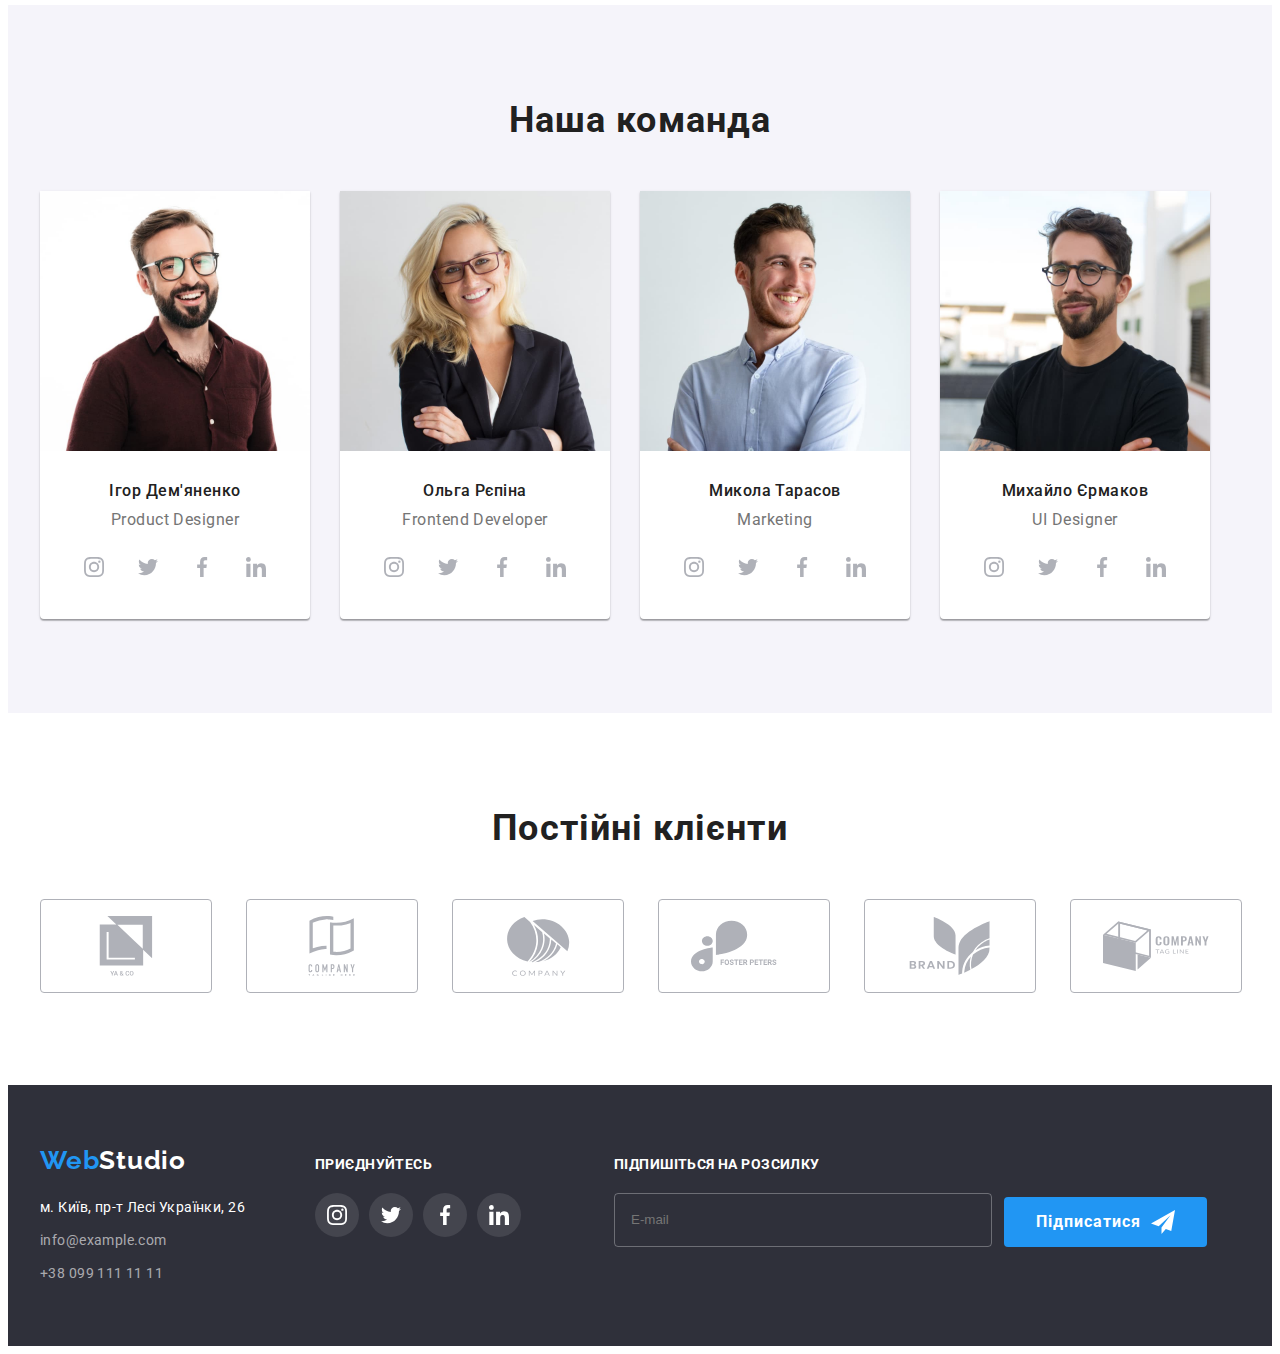
==== commit 1a0f30a5: "Update index.html" ====
--- a/index.html
+++ b/index.html
@@ -425,13 +425,11 @@
         </label>
         <label class="modal-field-textarea">
           <textarea class="modal-textarea" name="comment" placeholder="Введіть текст"></textarea>
-          <span>Коментар</span>
-        </label>
-        <label class="modal-checkbox">
-          <input type="checkbox" class="modal-checkbox-input" name="contract" value="accept">
-          <span class="modal-checkbox-icon"></span>
-          <span class="modal-checkbox-lable">Погоджуюся з розсилкою та приймаю</span>
-          <a href="/" class="modal-checkbox-link">Умови договору</a>
+          <span class="title-textarea">Коментар</span>
+        </label>
+        <input id="user-policy" type="checkbox" class="modal-checkbox-input visually-hidden" name="contract" value="accept">
+        <label for="user-policy" class="modal-checkbox-lable">
+          Погоджуюся з розсилкою та приймаю&thinsp;<a href="/">Умови договору</a>
         </label>
         <button class="hero-btn" type="submit">Відправити</button>
         <button class="modal-close-button" type="button" data-modal-close>
--- a/css/styles.css
+++ b/css/styles.css
@@ -90,8 +90,9 @@
 }
 
 .hero-btn {
-    display: inline-block;
-    align-items: center;
+    display: inline-flex;
+    align-items: center;
+    justify-content: center;
    
     min-width: 200px;
     padding: 10px 32px;
@@ -684,6 +685,42 @@
     color: var(--tertiary-color)
 }
 
+.subscribe-footer {
+    display: flex;
+    align-items: flex-end;
+    margin-left: 93px;
+}
+
+.subscribe-input {
+    display: block;
+    padding-left: 16px;
+    margin-right: 12px;
+    width: 358px;
+    height: 50px;
+    border: 1px solid rgba(255, 255, 255, 0.3);
+    box-shadow: (0px 4px 4px rgba(0, 0, 0, 0.15));
+    border-radius: 4px;
+    background-color: transparent;
+}
+
+.subscribe-title {   
+    display: block;
+    
+    margin-bottom: 20px;
+
+    font-weight: 700;
+    font-size: 14px;
+    line-height: 1.14;
+    letter-spacing: 0.03em;
+    text-transform: uppercase;
+
+    color: var(--tertiary-color);
+}
+
+.subscribe-icon {
+    margin-left: 10px;
+}
+
 .backdrop {
     position: fixed;
     z-index: 100;
@@ -712,6 +749,12 @@
 .modal {
     position: absolute;
 
+    display: flex;
+    flex-direction: column;
+    align-items: center;
+
+    padding: 40px;
+
     top: 50%;
     left: 50%;
     width: 528px;
@@ -726,13 +769,82 @@
     transition: transform 250ms cubic-bezier(0.4, 0, 0.2, 1);
 }
 
+.modal-field {
+    position: relative;
+
+    display: flex;
+    flex-direction: column;
+
+    width: 100%;
+
+    margin-top: 12px;
+    margin-bottom: 28px;
+}
+
 .modal-title {
+
+    margin-bottom: 12px;
+
     font-weight: 700;
     font-size: 20px;
     line-height: 1.15;
     text-align: center;
     letter-spacing: 0.03em;
+
     color: var(--primary-color);
+}
+
+.modal-input {
+    
+    width: 100%;
+    height: 40px;
+
+    padding-left: 42px;
+
+    border: 1px solid rgba(33, 33, 33, 0.2);
+    border-radius: 4px;
+
+    transition: border 250ms cubic-bezier(0.4, 0, 0.2, 1);
+}
+
+.modal-input:focus {
+    border: 1px solid var(--accent-color);
+    border-radius: 4px;
+    outline: none;
+}
+
+
+.modal-input:focus ~ .modal-icon {
+    fill: var(--accent-color);
+}
+
+.modal-icon {
+    position: absolute;
+
+    display: block;
+
+    margin-left: 14px;
+
+    top: 50%;
+    left: 0;
+
+    transform: translate(0, -50%);
+    transition: fill 250ms cubic-bezier(0.4, 0, 0.2, 1);
+}
+
+.modal-lable {
+    display: block;
+    position: absolute;
+    
+    top: -50%;
+    left: 0;
+
+    margin-bottom: 4px;
+
+    font-size: 12px;
+    line-height: 14px;
+    letter-spacing: 0.01em;
+    color: var(--secondary-color);
 }
 
 .modal-close-button {
@@ -754,4 +866,11 @@
     border-radius: 50%;
     
     cursor: pointer;
-}+
+    transition: fill 250ms cubic-bezier(0.4, 0, 0.2, 1);
+}
+
+.modal-close-button:hover,
+.modal-close-button:focus {
+    fill: var(--accent-color);
+}
